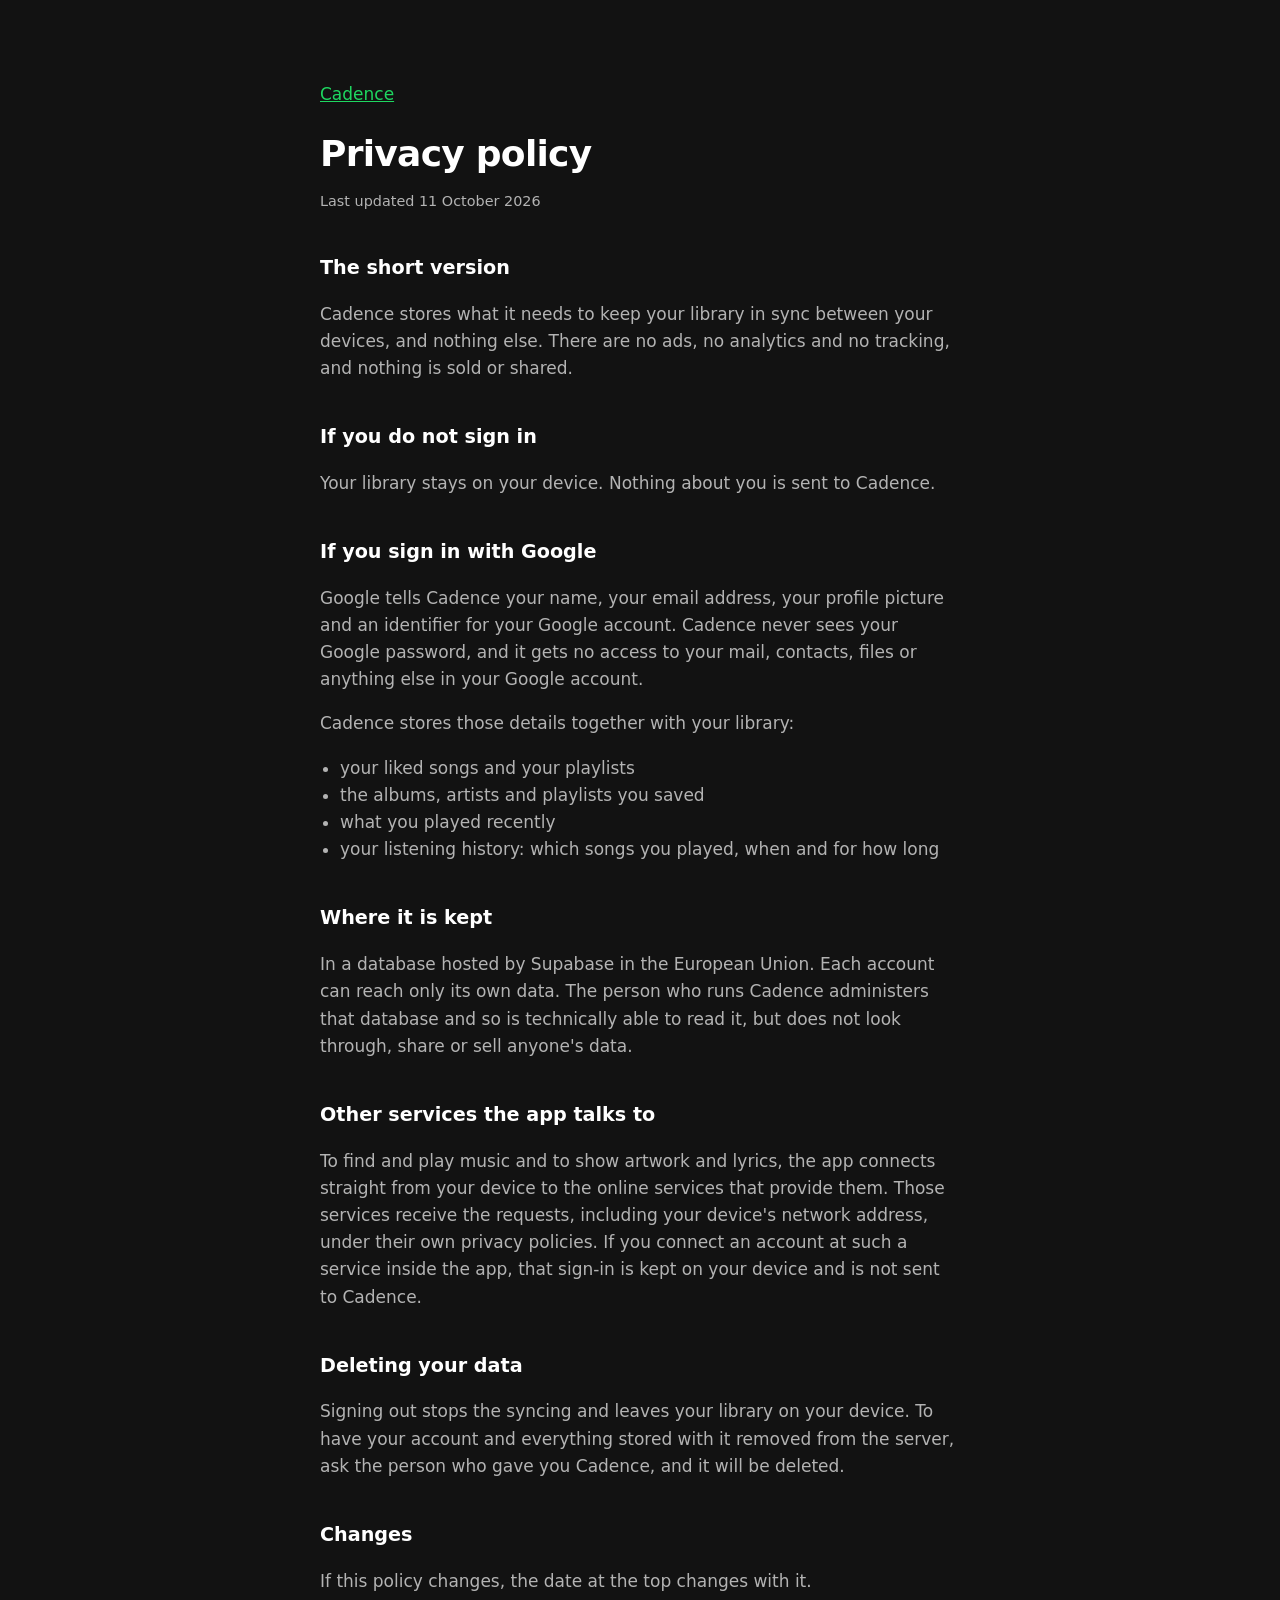
==== privacy.html @ 8f8db364 "Add the Cadence homepage and privacy policy Co-Authored-By: Claude Opus 5.5 <noreply@anthropic.com>" ====
<!doctype html>
<html lang="en">
<head>
<meta charset="utf-8">
<meta name="viewport" content="width=device-width, initial-scale=1">
<title>Privacy policy - Cadence</title>
<meta name="description" content="What Cadence stores when you sign in, where it is kept and how to have it deleted.">
<link rel="stylesheet" href="style.css">
</head>
<body>
<main>
  <p><a href="./">Cadence</a></p>
  <h1>Privacy policy</h1>
  <p class="note">Last updated 11 October 2026</p>

  <h2>The short version</h2>
  <p>Cadence stores what it needs to keep your library in sync between your devices, and nothing else. There are no ads, no analytics and no tracking, and nothing is sold or shared.</p>

  <h2>If you do not sign in</h2>
  <p>Your library stays on your device. Nothing about you is sent to Cadence.</p>

  <h2>If you sign in with Google</h2>
  <p>Google tells Cadence your name, your email address, your profile picture and an identifier for your Google account. Cadence never sees your Google password, and it gets no access to your mail, contacts, files or anything else in your Google account.</p>
  <p>Cadence stores those details together with your library:</p>
  <ul>
    <li>your liked songs and your playlists</li>
    <li>the albums, artists and playlists you saved</li>
    <li>what you played recently</li>
    <li>your listening history: which songs you played, when and for how long</li>
  </ul>

  <h2>Where it is kept</h2>
  <p>In a database hosted by Supabase in the European Union. Each account can reach only its own data. The person who runs Cadence administers that database and so is technically able to read it, but does not look through, share or sell anyone's data.</p>

  <h2>Other services the app talks to</h2>
  <p>To find and play music and to show artwork and lyrics, the app connects straight from your device to the online services that provide them. Those services receive the requests, including your device's network address, under their own privacy policies. If you connect an account at such a service inside the app, that sign-in is kept on your device and is not sent to Cadence.</p>

  <h2>Deleting your data</h2>
  <p>Signing out stops the syncing and leaves your library on your device. To have your account and everything stored with it removed from the server, ask the person who gave you Cadence, and it will be deleted.</p>

  <h2>Changes</h2>
  <p>If this policy changes, the date at the top changes with it.</p>
</main>
</body>
</html>
---- style.css ----
:root {
  color-scheme: dark;
}

body {
  margin: 0;
  background: #121212;
  color: #b3b3b3;
  font: 17px/1.6 system-ui, -apple-system, "Segoe UI", Roboto, sans-serif;
}

main {
  max-width: 40rem;
  margin: 0 auto;
  padding: 4rem 1.5rem 6rem;
}

.logo {
  width: 4.5rem;
  height: 4.5rem;
}

h1 {
  margin: 1.5rem 0 0.5rem;
  color: #fff;
  font-size: 2.25rem;
  line-height: 1.2;
  letter-spacing: -0.02em;
}

h2 {
  margin: 2.5rem 0 0.5rem;
  color: #fff;
  font-size: 1.2rem;
}

.lead {
  color: #fff;
  font-size: 1.2rem;
}

.note {
  font-size: 0.9rem;
}

a {
  color: #1ed760;
}

ul {
  padding-left: 1.25rem;
}
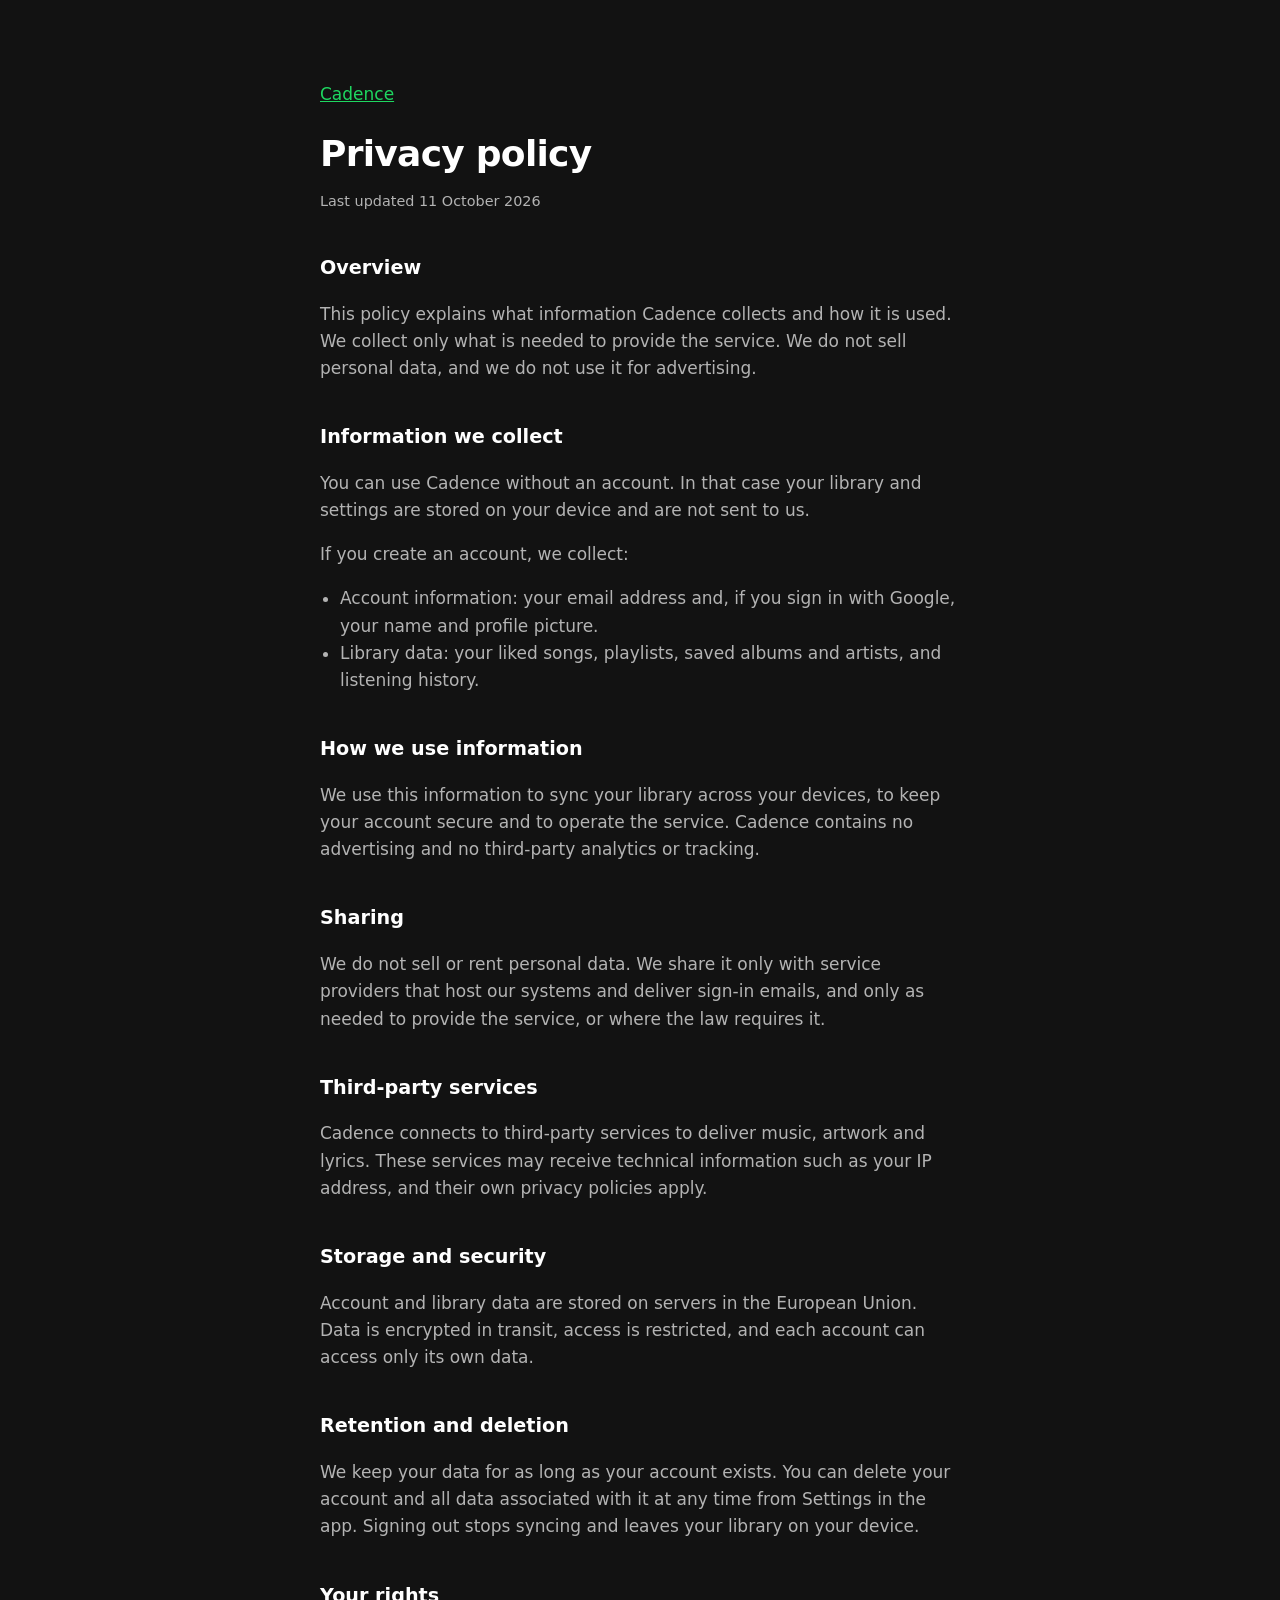
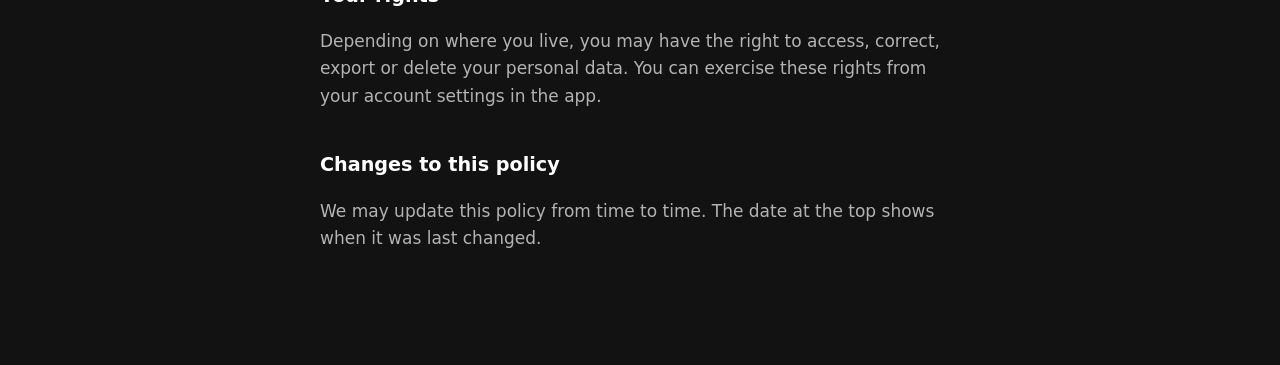
==== commit 987641b6: "Rewrite the privacy policy and tidy the homepage wording Co-Authored-By: Claude Opus 5.5 <noreply@an" ====
--- a/privacy.html
+++ b/privacy.html
@@ -4,7 +4,7 @@
 <meta charset="utf-8">
 <meta name="viewport" content="width=device-width, initial-scale=1">
 <title>Privacy policy - Cadence</title>
-<meta name="description" content="What Cadence stores when you sign in, where it is kept and how to have it deleted.">
+<meta name="description" content="How Cadence collects, uses and protects your information.">
 <link rel="stylesheet" href="style.css">
 </head>
 <body>
@@ -13,33 +13,37 @@
   <h1>Privacy policy</h1>
   <p class="note">Last updated 11 October 2026</p>
 
-  <h2>The short version</h2>
-  <p>Cadence stores what it needs to keep your library in sync between your devices, and nothing else. There are no ads, no analytics and no tracking, and nothing is sold or shared.</p>
+  <h2>Overview</h2>
+  <p>This policy explains what information Cadence collects and how it is used. We collect only what is needed to provide the service. We do not sell personal data, and we do not use it for advertising.</p>
 
-  <h2>If you do not sign in</h2>
-  <p>Your library stays on your device. Nothing about you is sent to Cadence.</p>
-
-  <h2>If you sign in with Google</h2>
-  <p>Google tells Cadence your name, your email address, your profile picture and an identifier for your Google account. Cadence never sees your Google password, and it gets no access to your mail, contacts, files or anything else in your Google account.</p>
-  <p>Cadence stores those details together with your library:</p>
+  <h2>Information we collect</h2>
+  <p>You can use Cadence without an account. In that case your library and settings are stored on your device and are not sent to us.</p>
+  <p>If you create an account, we collect:</p>
   <ul>
-    <li>your liked songs and your playlists</li>
-    <li>the albums, artists and playlists you saved</li>
-    <li>what you played recently</li>
-    <li>your listening history: which songs you played, when and for how long</li>
+    <li>Account information: your email address and, if you sign in with Google, your name and profile picture.</li>
+    <li>Library data: your liked songs, playlists, saved albums and artists, and listening history.</li>
   </ul>
 
-  <h2>Where it is kept</h2>
-  <p>In a database hosted by Supabase in the European Union. Each account can reach only its own data. The person who runs Cadence administers that database and so is technically able to read it, but does not look through, share or sell anyone's data.</p>
+  <h2>How we use information</h2>
+  <p>We use this information to sync your library across your devices, to keep your account secure and to operate the service. Cadence contains no advertising and no third-party analytics or tracking.</p>
 
-  <h2>Other services the app talks to</h2>
-  <p>To find and play music and to show artwork and lyrics, the app connects straight from your device to the online services that provide them. Those services receive the requests, including your device's network address, under their own privacy policies. If you connect an account at such a service inside the app, that sign-in is kept on your device and is not sent to Cadence.</p>
+  <h2>Sharing</h2>
+  <p>We do not sell or rent personal data. We share it only with service providers that host our systems and deliver sign-in emails, and only as needed to provide the service, or where the law requires it.</p>
 
-  <h2>Deleting your data</h2>
-  <p>Signing out stops the syncing and leaves your library on your device. To have your account and everything stored with it removed from the server, ask the person who gave you Cadence, and it will be deleted.</p>
+  <h2>Third-party services</h2>
+  <p>Cadence connects to third-party services to deliver music, artwork and lyrics. These services may receive technical information such as your IP address, and their own privacy policies apply.</p>
 
-  <h2>Changes</h2>
-  <p>If this policy changes, the date at the top changes with it.</p>
+  <h2>Storage and security</h2>
+  <p>Account and library data are stored on servers in the European Union. Data is encrypted in transit, access is restricted, and each account can access only its own data.</p>
+
+  <h2>Retention and deletion</h2>
+  <p>We keep your data for as long as your account exists. You can delete your account and all data associated with it at any time from Settings in the app. Signing out stops syncing and leaves your library on your device.</p>
+
+  <h2>Your rights</h2>
+  <p>Depending on where you live, you may have the right to access, correct, export or delete your personal data. You can exercise these rights from your account settings in the app.</p>
+
+  <h2>Changes to this policy</h2>
+  <p>We may update this policy from time to time. The date at the top shows when it was last changed.</p>
 </main>
 </body>
 </html>
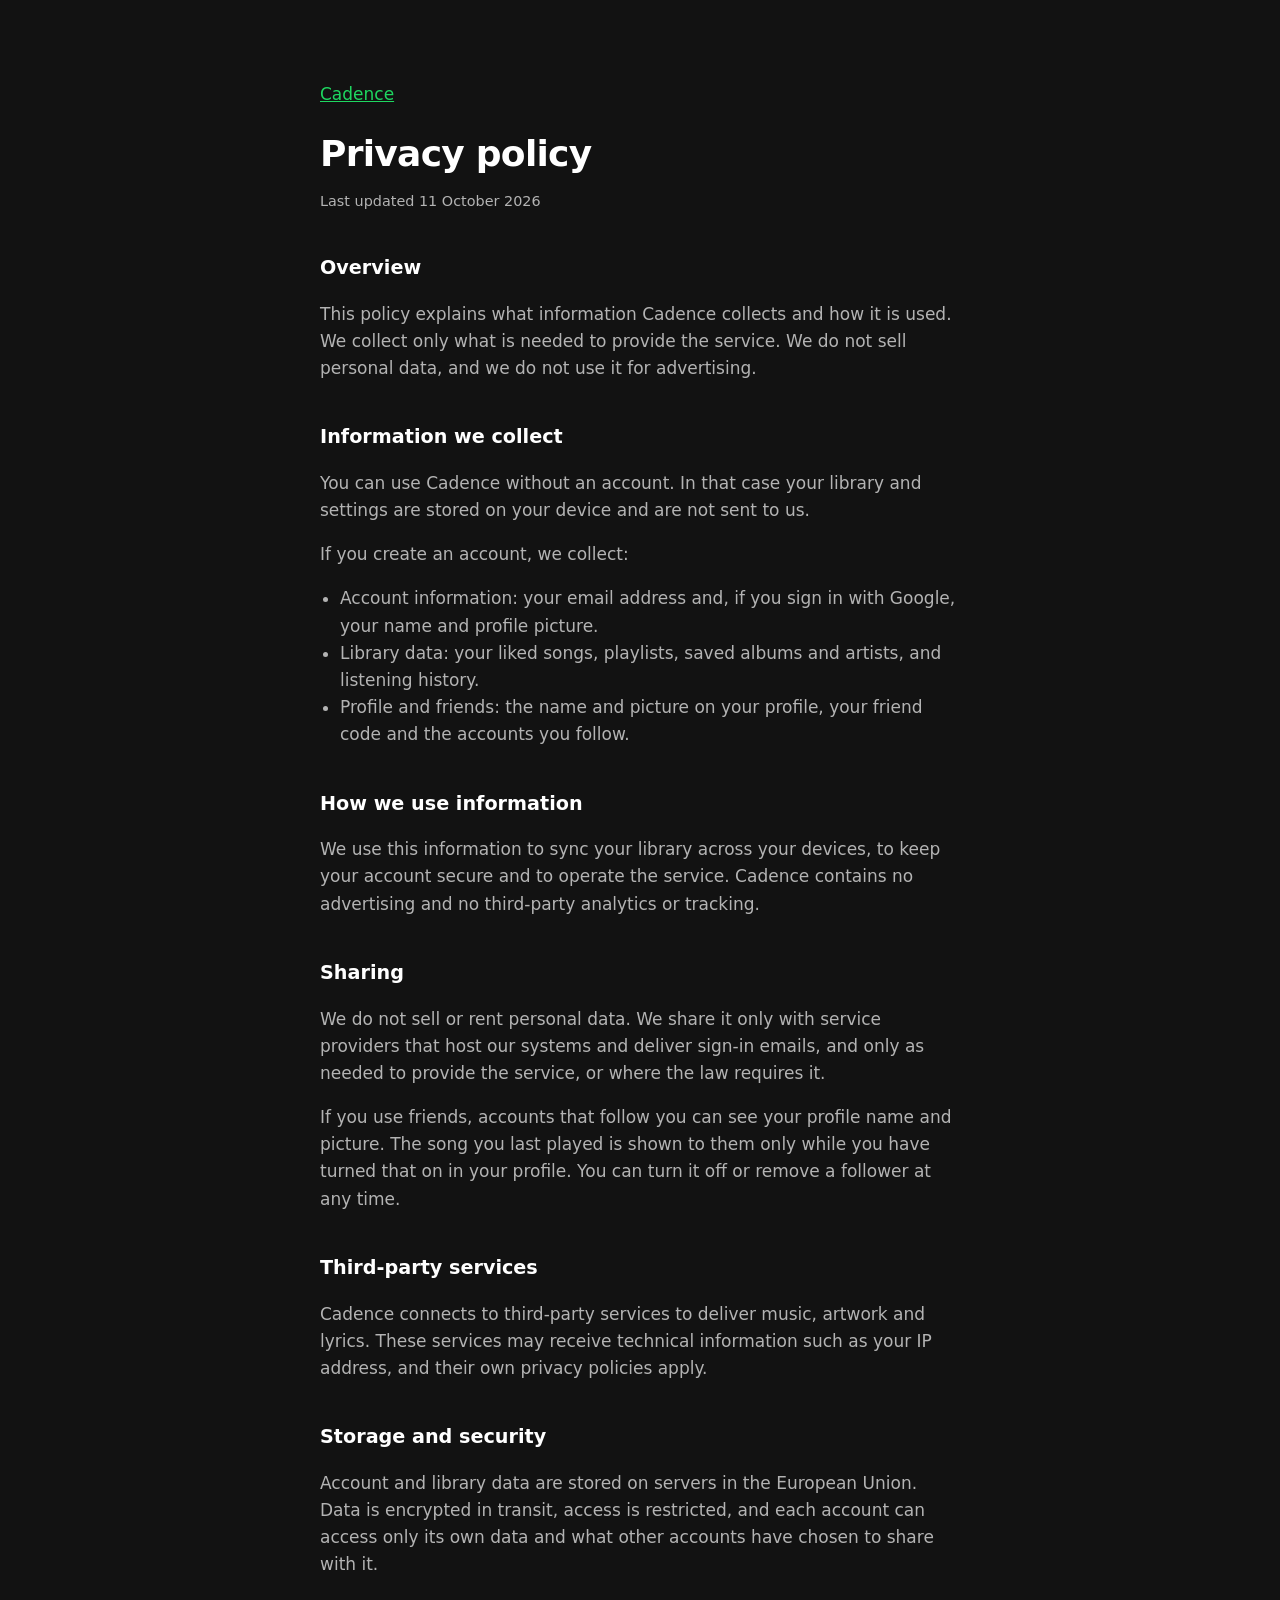
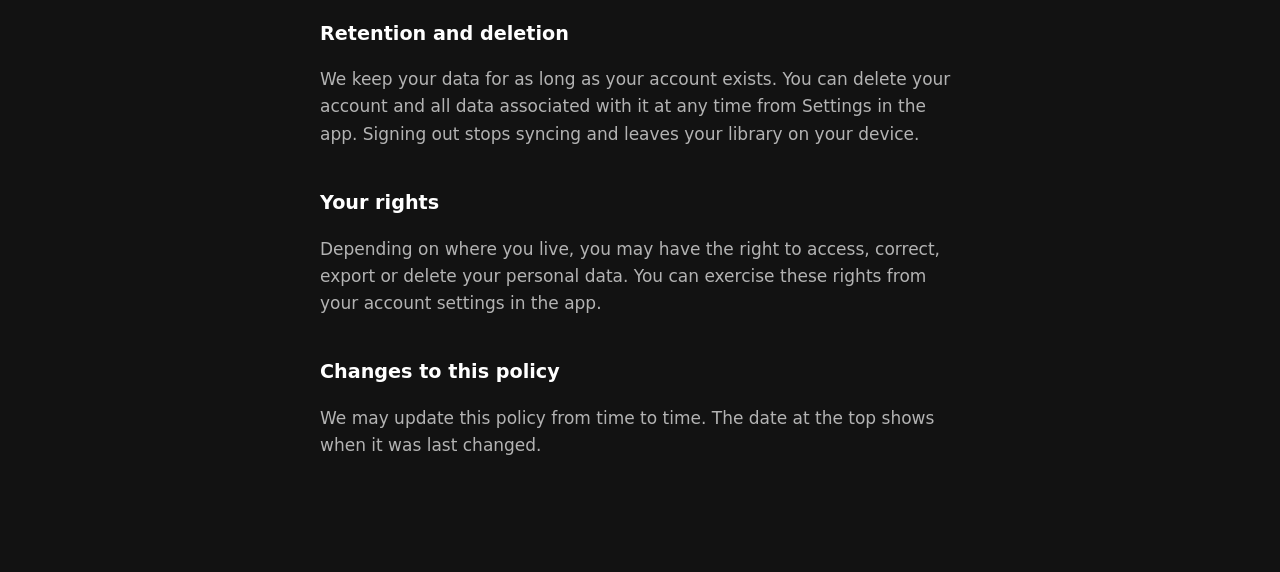
==== commit f79b3e23: "Say what friends can see in the privacy policy" ====
--- a/privacy.html
+++ b/privacy.html
@@ -22,6 +22,7 @@
   <ul>
     <li>Account information: your email address and, if you sign in with Google, your name and profile picture.</li>
     <li>Library data: your liked songs, playlists, saved albums and artists, and listening history.</li>
+    <li>Profile and friends: the name and picture on your profile, your friend code and the accounts you follow.</li>
   </ul>
 
   <h2>How we use information</h2>
@@ -29,12 +30,13 @@
 
   <h2>Sharing</h2>
   <p>We do not sell or rent personal data. We share it only with service providers that host our systems and deliver sign-in emails, and only as needed to provide the service, or where the law requires it.</p>
+  <p>If you use friends, accounts that follow you can see your profile name and picture. The song you last played is shown to them only while you have turned that on in your profile. You can turn it off or remove a follower at any time.</p>
 
   <h2>Third-party services</h2>
   <p>Cadence connects to third-party services to deliver music, artwork and lyrics. These services may receive technical information such as your IP address, and their own privacy policies apply.</p>
 
   <h2>Storage and security</h2>
-  <p>Account and library data are stored on servers in the European Union. Data is encrypted in transit, access is restricted, and each account can access only its own data.</p>
+  <p>Account and library data are stored on servers in the European Union. Data is encrypted in transit, access is restricted, and each account can access only its own data and what other accounts have chosen to share with it.</p>
 
   <h2>Retention and deletion</h2>
   <p>We keep your data for as long as your account exists. You can delete your account and all data associated with it at any time from Settings in the app. Signing out stops syncing and leaves your library on your device.</p>
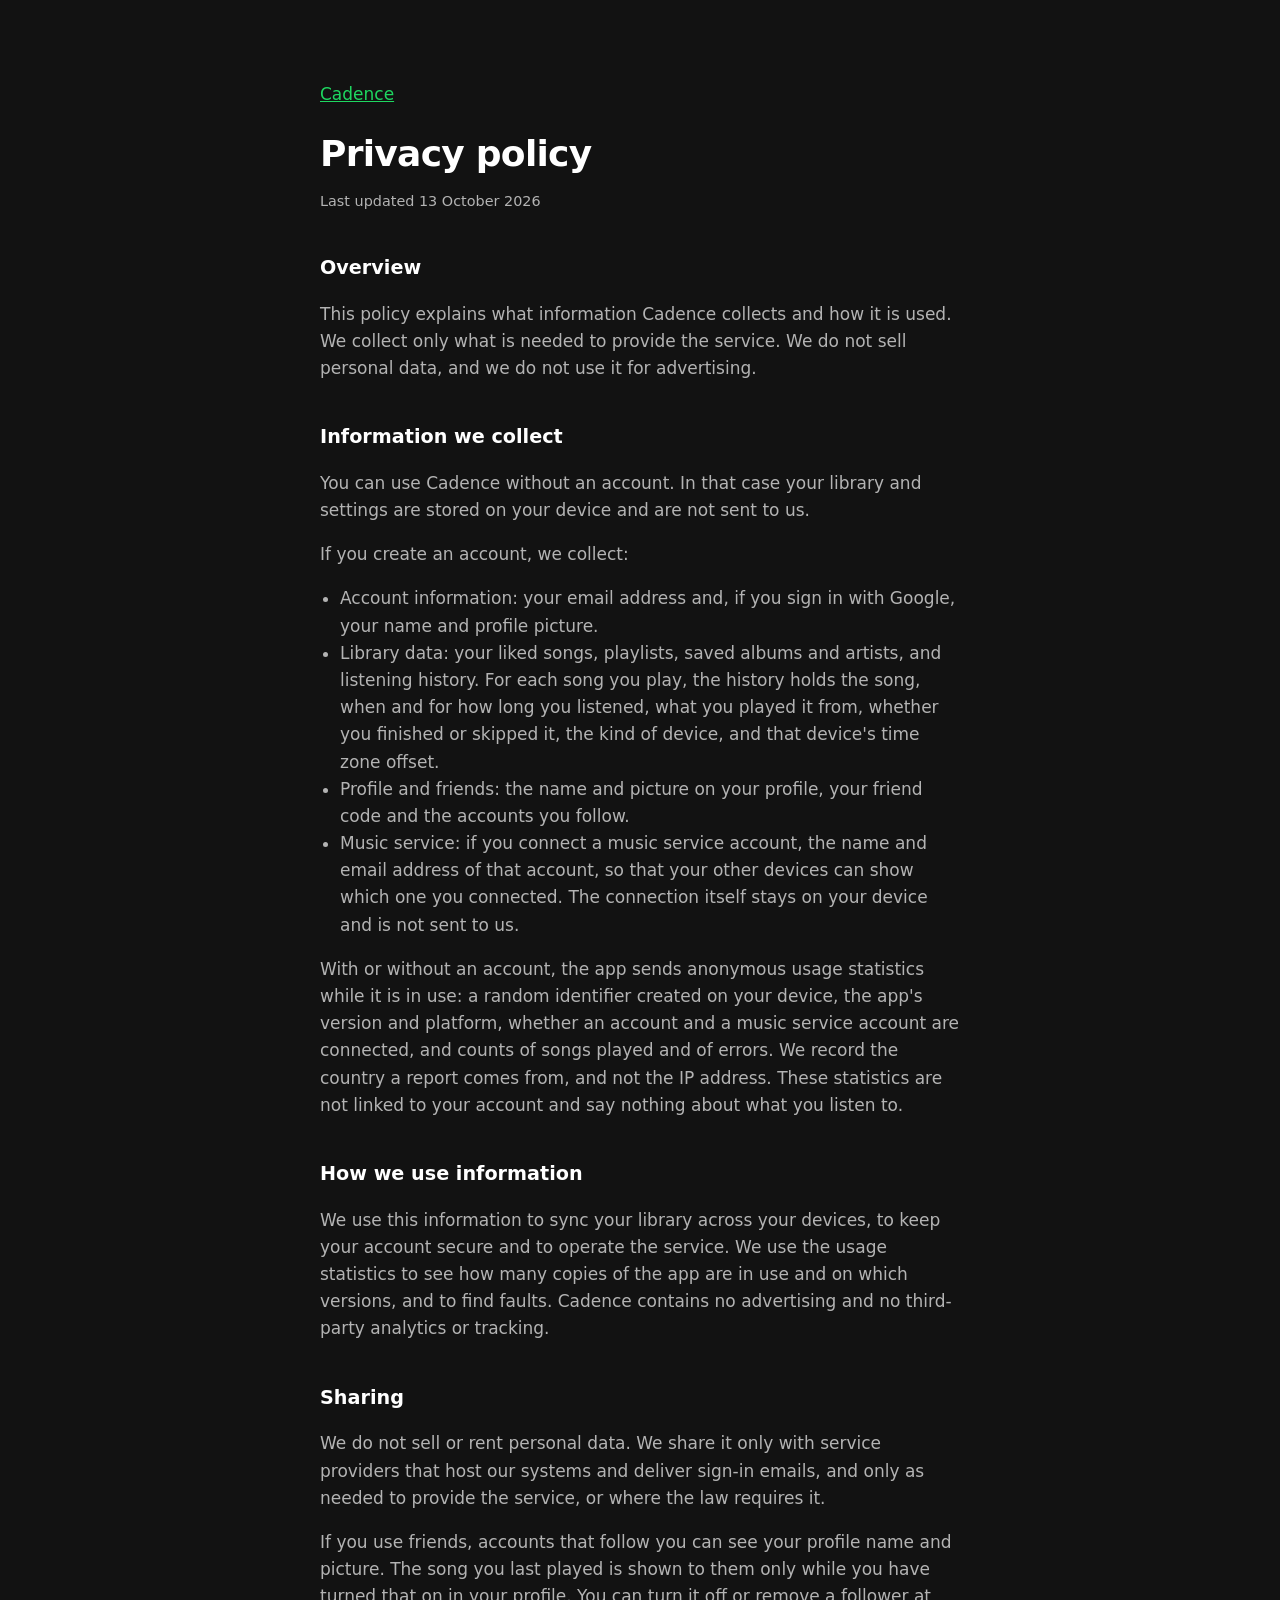
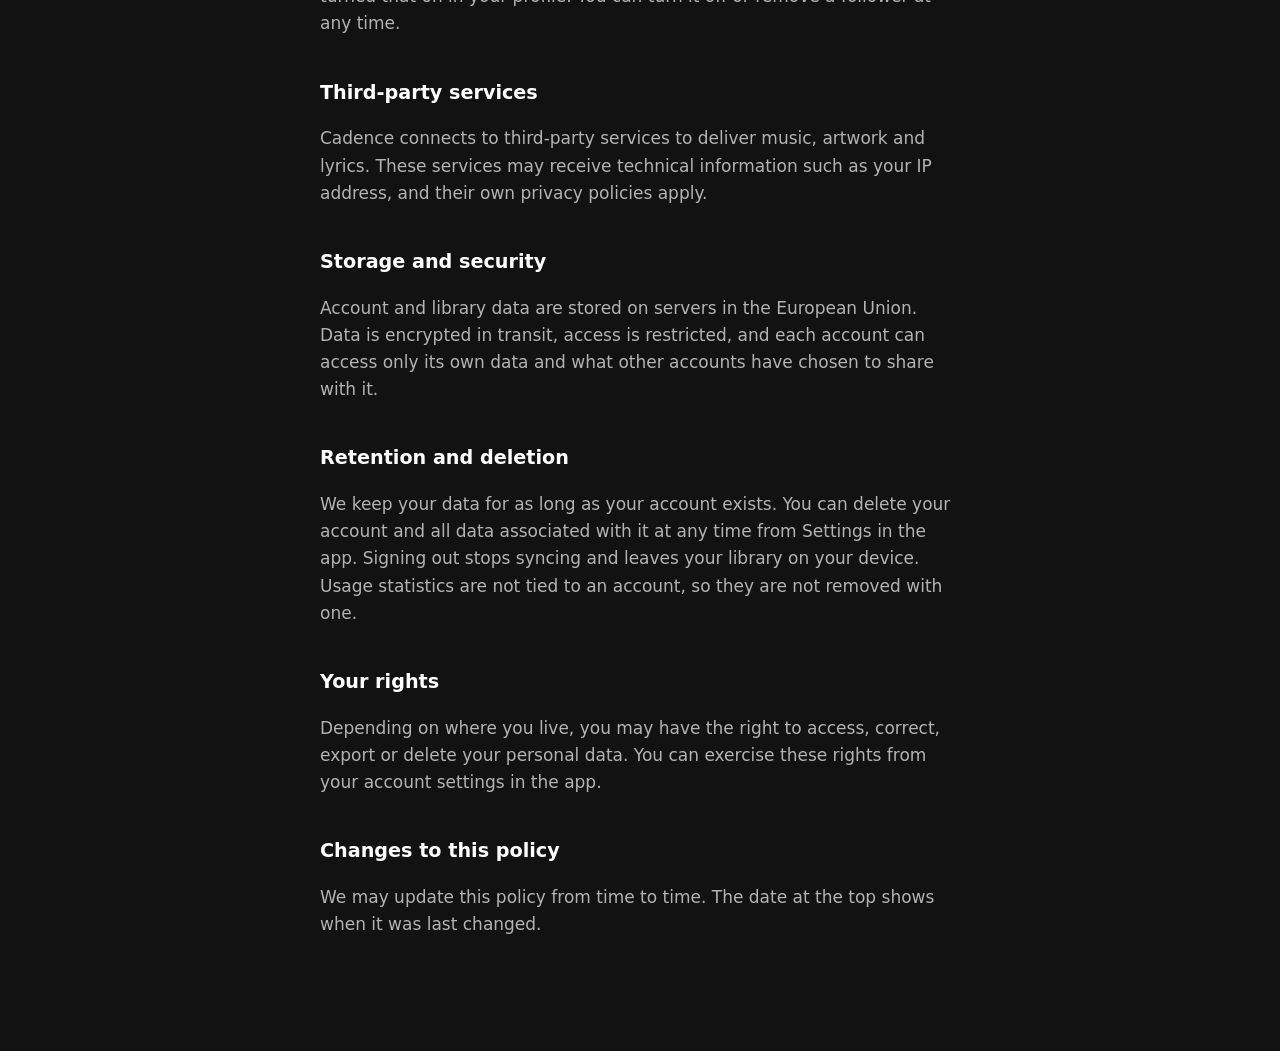
==== commit f9d8458a: "Say what usage statistics the app sends in the privacy policy Co-Authored-By: Claude Opus 5.5 <norep" ====
--- a/privacy.html
+++ b/privacy.html
@@ -11,7 +11,7 @@
 <main>
   <p><a href="./">Cadence</a></p>
   <h1>Privacy policy</h1>
-  <p class="note">Last updated 11 October 2026</p>
+  <p class="note">Last updated 13 October 2026</p>
 
   <h2>Overview</h2>
   <p>This policy explains what information Cadence collects and how it is used. We collect only what is needed to provide the service. We do not sell personal data, and we do not use it for advertising.</p>
@@ -21,12 +21,14 @@
   <p>If you create an account, we collect:</p>
   <ul>
     <li>Account information: your email address and, if you sign in with Google, your name and profile picture.</li>
-    <li>Library data: your liked songs, playlists, saved albums and artists, and listening history.</li>
+    <li>Library data: your liked songs, playlists, saved albums and artists, and listening history. For each song you play, the history holds the song, when and for how long you listened, what you played it from, whether you finished or skipped it, the kind of device, and that device's time zone offset.</li>
     <li>Profile and friends: the name and picture on your profile, your friend code and the accounts you follow.</li>
+    <li>Music service: if you connect a music service account, the name and email address of that account, so that your other devices can show which one you connected. The connection itself stays on your device and is not sent to us.</li>
   </ul>
+  <p>With or without an account, the app sends anonymous usage statistics while it is in use: a random identifier created on your device, the app's version and platform, whether an account and a music service account are connected, and counts of songs played and of errors. We record the country a report comes from, and not the IP address. These statistics are not linked to your account and say nothing about what you listen to.</p>
 
   <h2>How we use information</h2>
-  <p>We use this information to sync your library across your devices, to keep your account secure and to operate the service. Cadence contains no advertising and no third-party analytics or tracking.</p>
+  <p>We use this information to sync your library across your devices, to keep your account secure and to operate the service. We use the usage statistics to see how many copies of the app are in use and on which versions, and to find faults. Cadence contains no advertising and no third-party analytics or tracking.</p>
 
   <h2>Sharing</h2>
   <p>We do not sell or rent personal data. We share it only with service providers that host our systems and deliver sign-in emails, and only as needed to provide the service, or where the law requires it.</p>
@@ -39,7 +41,7 @@
   <p>Account and library data are stored on servers in the European Union. Data is encrypted in transit, access is restricted, and each account can access only its own data and what other accounts have chosen to share with it.</p>
 
   <h2>Retention and deletion</h2>
-  <p>We keep your data for as long as your account exists. You can delete your account and all data associated with it at any time from Settings in the app. Signing out stops syncing and leaves your library on your device.</p>
+  <p>We keep your data for as long as your account exists. You can delete your account and all data associated with it at any time from Settings in the app. Signing out stops syncing and leaves your library on your device. Usage statistics are not tied to an account, so they are not removed with one.</p>
 
   <h2>Your rights</h2>
   <p>Depending on where you live, you may have the right to access, correct, export or delete your personal data. You can exercise these rights from your account settings in the app.</p>
